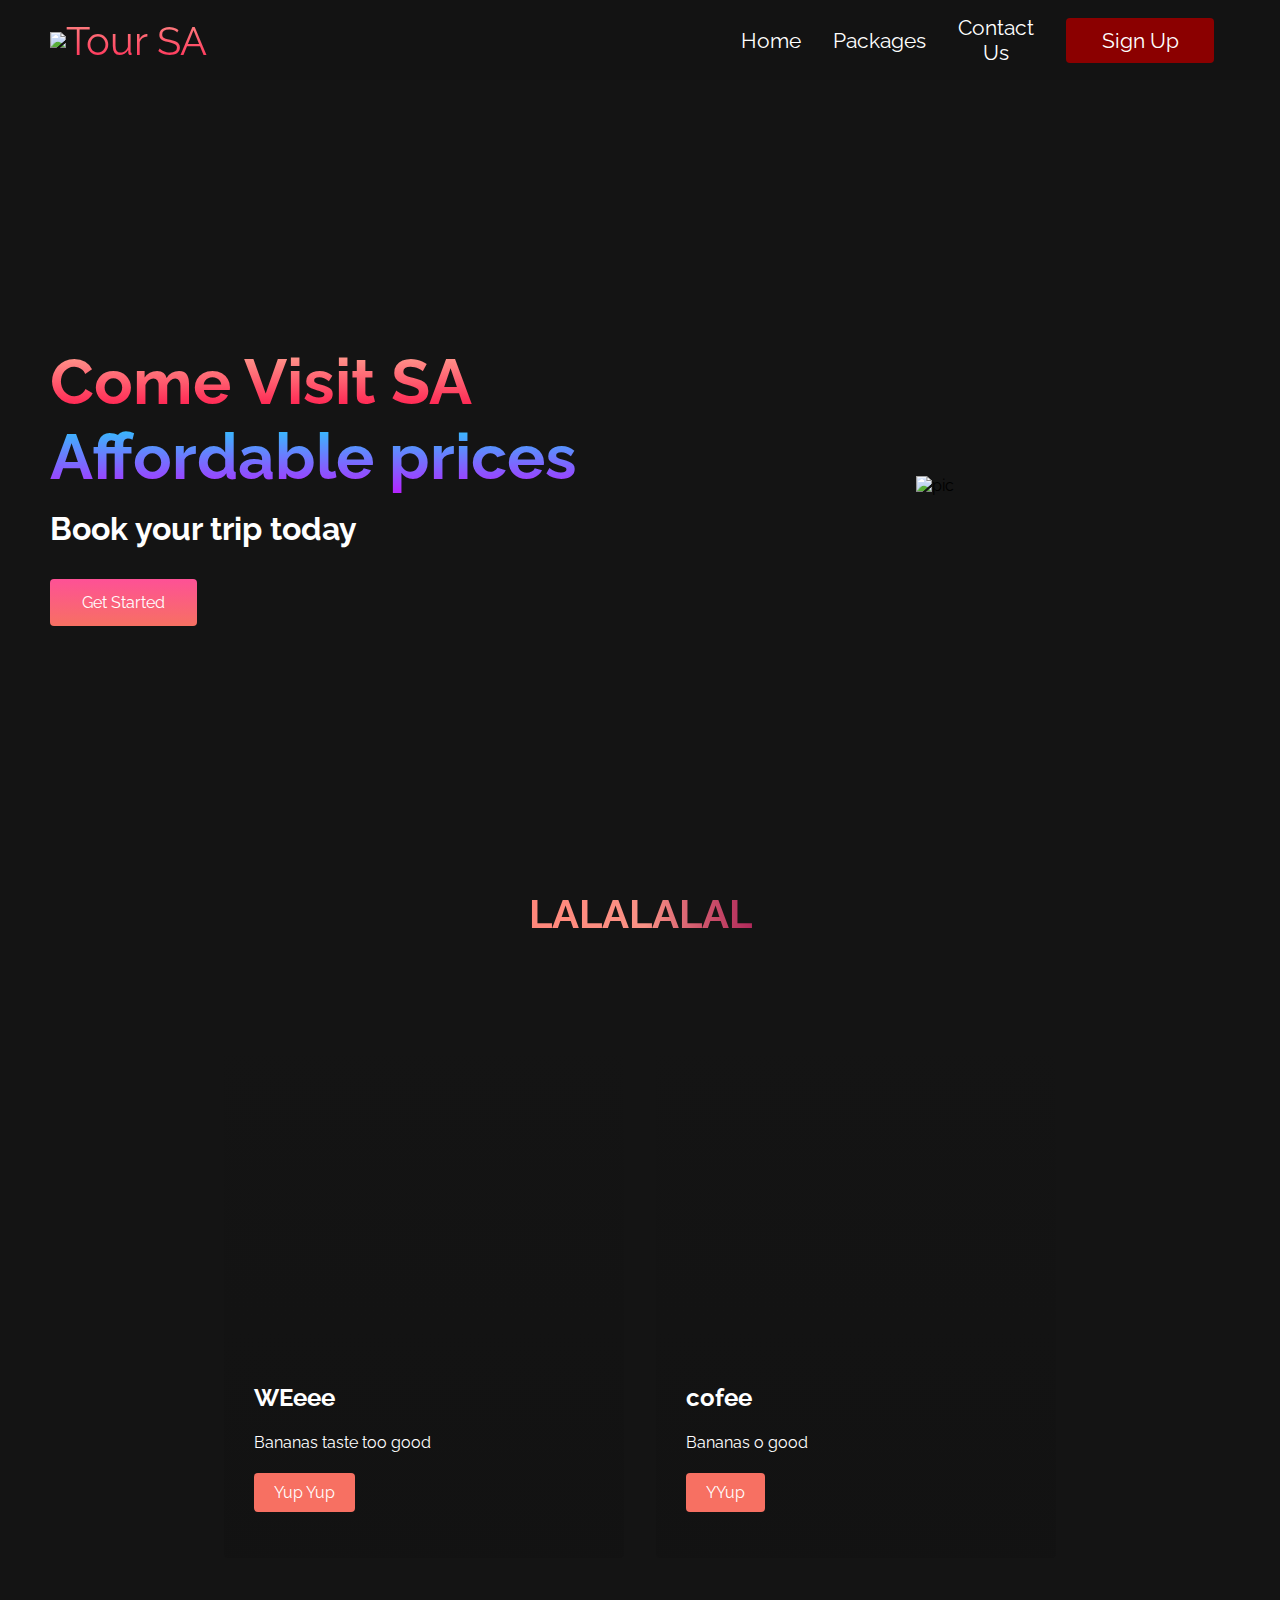
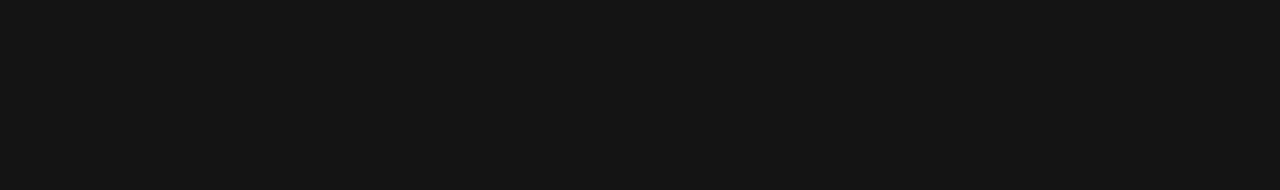
==== index.html @ cf81827c "Add files via upload" ====
<!DOCTYPE html>
<html lang="en">
<head>
    <meta charset="UTF-8">
    <meta http-equiv="X-UA-Compatible" content="IE=edge">
    <meta name="viewport" content="width=device-width, initial-scale=1.0">
    <title>Tour South Africa</title>
    <link rel="stylesheet" href="styles.css">
    <link rel="preconnect" href="https://fonts.googleapis.com">
<link rel="preconnect" href="https://fonts.gstatic.com" crossorigin>
<link href="https://fonts.googleapis.com/css2?family=Raleway&display=swap" rel="stylesheet">
</head>
<body>
    <nav class="navbar">
        <div class="navbar__container">
            <a href="/" id="navbar__logo"><img src="https://img.icons8.com/external-vitaliy-gorbachev-blue-vitaly-gorbachev/60/null/external-plane-online-shopping-vitaliy-gorbachev-blue-vitaly-gorbachev.png"/>Tour SA</a>
            <div class="navbar__toggle" id="mobile-menu">
                <span class="bar"></span>
                <span class="bar"></span>
                <span class="bar"></span>
            </div>
            <ul class="navbar__menu">
                <li class="navbar__item">
                    <a href="/" class="navbar__links">
                        Home
                    </a>
                </li>
                <li class="navbar__item">
                    <a href="/Packages.html" class="navbar__links">
                        Packages
                    </a>
                </li>
                <li class="navbar__item">
                    <a href="/" class="navbar__links">
                        Contact Us
                    </a>
                </li>
                <li class="navbar__btn">
                    <a href="/" class="button">
                        Sign Up
                    </a>
                </li>
            </ul>
        </div>
</nav>

<div class="main">
    <div class="main__container">
        <div class="main__content">
            <h1> Come Visit SA</h1>
            <h2>Affordable prices</h2>
            <p>Book your trip today</p>
            <button class="main__btn"><a href="/">Get Started</a></button>
        </div>
        <div class="main__img--container">
            <img src="images/pic1.svg" alt="pic" id="main__img">
        </div>
    </div>
</div>

<div class="services">
    <h1>LALALALAL</h1>
    <div class="services__container">
        <div class="services__card">
            <h2>WEeee</h2>
            <p>Bananas taste too good</p>
            <button>Yup Yup</button>
            </div>
            <div class="services__card2">
                <h2>cofee</h2>
                <p>Bananas o good</p>
                <button>YYup</button>
                </div>
    </div>
</div>
<script src="app.js"></script>
</body>
</html>
---- styles.css ----
* {
    box-sizing: border-box;
    margin: 0;
    padding: 0;
    font-family: 'Raleway', sans-serif;
}

.navbar {
    background: #131313;
    height: 80px;
    display: flex;
    justify-content: center;
    align-items: center;
    font-size: 1.3rem;
    position: sticky;
    top: 0;
    z-index: 999;

}

.navbar__container {
    display: flex;
    justify-content: space-between;
    height: 80px;
    z-index: 1;
    width: 100%;
    max-width: 1300px;
    margin: 0 auto;
    padding: 0 50px;
}

#navbar__logo {
    background-color: #ff8177;
    background-image: linear-gradient(to top,#ff0844 0%,#ffb199 100%);
    background-size: 100%;
    -webkit-background-clip: text;
    -moz-background-clip: text;
    -webkit-text-fill-color: transparent;
    -moz-text-fill-color: transparent;
    display: flex;
    align-items: center;
    cursor: pointer;
    text-decoration: none;
    font-size: 2.5rem;
}

.fa-gem {
    margin-right: 0.5rem;
}

.navbar__menu{
    display: flex;
    align-items: center;
    list-style: none;
    text-align: center;
}

.navbar__item{
    height: 80px;
}

.navbar__links{
    color: #fff;
    display: flex;
    align-items: center;
    justify-content: center;
    text-decoration: none;
    padding: 0 1rem;
    height: 100%;
}

.navbar__btn{
    display: flex;
    justify-content: center;
    align-items: center;
    padding: 0 1rem;
    width: 100%;
}

.button{
    display: flex;
    justify-content: center;
    align-items: center;
    text-decoration: none;
    padding: 10px 20px;
    height: 100%;
    width: 100%;
    border: none;
    outline: none;
    border-radius: 4px;
    background: darkred;
    color: #fff;
}

.button:hover {
    background: green;
    transition: all 0.3s ease;
}

.navbar__links:hover {
    color: aquamarine;
    transition: all 0.3s ease;
}

@media screen and (max-width: 960px) {
    .navbar__container {
        display: flex;
        justify-content: space-between;
        height: 80px;
        z-index: 1;
        width: 100%;
        max-width: 1300px;
        padding: 0;
    }

    .navbar__menu{
        display: grid;
        grid-template-columns: auto;
        margin: 0;
        width: 100%;
        position: absolute;
        top: -1000px;
        opacity: 0;
        transition: all 0.5s ease;
        height: 50vh;
        z-index: -1;
    }

    .navbar__menu.active {
        background: #131313;
        top: 100%;
        opacity: 1;
        transition: all 0.5s ease;
        z-index: 99;
        height: 50vh;
        font-size: 1.6rem; 
    }

    #navbar__logo {
        padding-left: 5px;
    }

    .navbar__toggle .bar {
        width: 25px;
        height: 3px;
        margin: 5px auto;
        transition: all 0.3s ease-in-out;
        background: #fff;
    }

    .navbar__item {
        width: 100%;
    }

    .navbar_links {
        text-align: center;
        padding: 2rem;
        width: 100%;
        display: table;
    }

    #mobile-menu {
        position: absolute;
        top: 20%;
        right: 5%;
        transform: translate(5%, 20%);
    }

    .navbar__btn {
        padding-bottom: 2rem;
    }

    .button {
        display: flex;
        justify-content: center;
        align-items: center;
        width: 80%;
        height: 80px;
        margin: 0;      
    }

    .navbar__toggle .bar {
        display: block;
        cursor: pointer;
    }

    #mobile-menu.is-active .bar:nth-child(2) {
        opacity: 0;
    }

    #mobile-menu.is-active .bar:nth-child(1) {
        transform: translateY(8px) rotate(45deg);
    }

    #mobile-menu.is-active .bar:nth-child(1) {
        transform: translateY(-8px) rotate(-45deg);
    }

}

.main {
    background-color: #141414;
}

.main__container {
    display: grid;
    grid-template-columns: 1fr 1fr;
    align-items: center;
    justify-self: center;
    margin: 0 auto;
    height: 90vh;
    background-color: #141414;
    z-index: 1;
    width: 100%;
    max-width: 1300px;
    padding: 0 50px;
}

.main__content h1 {
    font-size: 4rem;
    background-color: #ff8177;
    background-image: linear-gradient(to top, #ff0844 0%, #ffb199 100%);
    background-size: 100%;
    -webkit-background-clip: text;
    -moz-background-clip: text;
    -webkit-text-fill-color: transparent;
    -moz-text-fill-color:transparent;
}

.main__content h2 {
    font-size: 4rem;
    background-color: #ff8177;
    background-image: linear-gradient(to top, #b721ff 0%, #21d4fd 100%);
    background-size: 100%;
    -webkit-background-clip: text;
    -moz-background-clip: text;
    -webkit-text-fill-color: transparent;
    -moz-text-fill-color:transparent;  
}

.main__content p {
    margin-top: 1rem;
    font-size: 2rem;
    font-weight: 700;
    color: #fff;
}

.main__btn {
    font-size: 1rem;
    background-image: linear-gradient(to top, #f77062 0%, #fe5196 100%);
    padding: 14px 32px;
    border: none;
    border-radius: 4px;
    color: #fff;
    margin-top: 2rem;
    cursor: pointer;
    position: relative;
    transition: all 0.35s;
    outline: none;
}

.main__btn a {
    position: relative;
    z-index: 2;
    color: #fff;
    text-decoration: none;
}

.main__btn:after {
    position: absolute;
    content: '';
    top: 0;
    left: 0;
    width: 0;
    height: 100%;
    background: #4837ff;
    transition: all 0.35s;
    border-radius: 4px;
}

.main__btn:hover {
    color: #fff;
}

.main__btn:hover:after {
    width: 100%;
}

.main__img--container {
    text-align: center;
}

#main__img {
    height: 80%;
    width: 80%;
}

@media screen and (max-width: 768px) {
    .main__container {
        display: grid;
        grid-template-columns: auto;
        align-items: center;
        justify-self: center;
        width: 100%;
        margin: 0 auto;
        height: 90vh;
    }

    .main__content {
        text-align: center;
        margin-bottom: 4rem;
    }

    .main__content h1 {
        font-size: 2.5rem;
        margin-top: 2rem;
    }

    .main__content h2 {
        font-size: 3rem;
    }

    .main__content p {
        margin-top: 1rem;
        font-size: 1.5rem;
    }
}

@media screen and (max-width: 480px){
    .main__content h1 {
        font-size: 2rem;
        margin-top: 3rem;
    }

    .main__content h2 {
        font-size: 2rem;
    }

    .main__content p {
        margin-top: 2rem;
        font-size: 1.5rem;
    }
    .main__btn {
        padding: 12px 36px;
        margin: 2.5rem 0;
    } 
}

.services   {
    background: #141414;
    display: flex;
    flex-direction: column;
    align-items: center;
    height: 100vh;
}

.services h1 {
    background-color: #ff8177;
    background-image: linear-gradient(to right, #ff8177 0%, #ff867a 0%, #ff8c7f 21%, #f99185 52%, #cf556c 78%, #b12a5b 100%);
    background-size: 100%;
    margin-bottom: 5rem;
    font-size: 2.5rem;
    -webkit-background-clip: text;
    -moz-background-clip: text;
    -webkit-text-fill-color: transparent;
    -moz-text-fill-color:transparent;
}

.services__container {
    display: flex;
    justify-content: center;
    flex-wrap: wrap;
}

.services__card {
    margin: 1rem;
    height: 525px;
    width: 400px;
    border-radius: 4px;
    background-image: linear-gradient(to bottom, rgba(0,0,0,0)0%, rgba(17,17,17,0.6)100%), url('/images/pic2.jpg');
    background-size: cover; 
    position: relative;
    color: #fff;
}

.services__card2 {
    margin: 1rem;
    height: 525px;
    width: 400px;
    border-radius: 4px;
    background-image: linear-gradient(to bottom, rgba(0,0,0,0)0%, rgba(17,17,17,0.6)100%), url('/images/pic3.jpg');
    background-size: cover; 
    position: relative;
    color: #fff;
}

.services h2 {
    position: absolute;
    top: 350px;
    left: 30px;
}

.services__card p {
    position: absolute;
    top: 400px;
    left: 30px;
}

.services__card button {
    color: #fff;
    padding: 10px 20px;
    border: none;
    outline: none;
    border-radius: 4px;
    background: #f77062;
    position: absolute;
    top: 440px;
    left: 30px;
    font-size: 1rem;
    cursor: pointer;
}

.services__card2 p {
    position: absolute;
    top: 400px;
    left: 30px;
}

.services__card2 button {
    color: #fff;
    padding: 10px 20px;
    border: none;
    outline: none;
    border-radius: 4px;
    background: #f77062;
    position: absolute;
    top: 440px;
    left: 30px;
    font-size: 1rem;
    cursor: pointer;
}

.services__card:hover {
    transform: scale(1.075);
    transition: 0.2s ease-in;
    cursor: pointer;
}

.services__card2:hover {
    transform: scale(1.075);
    transition: 0.2s ease-in;
    cursor: pointer;
}

@media screen and (max-width: 960px) {
    .services {
        height: 1600px;
    }

    .services h1 {
        font-size: 2rem;
        margin-top: 12rem;
    }
}

@media screen and (max-width: 480px) {
    .services {
        height: 1400px;
    }

    .services h1 {
        font-size: 1.2rem;
    }

    .services__card {
        width: 300px;
    }
    .services__card2 {
        width: 300px;
    }
}
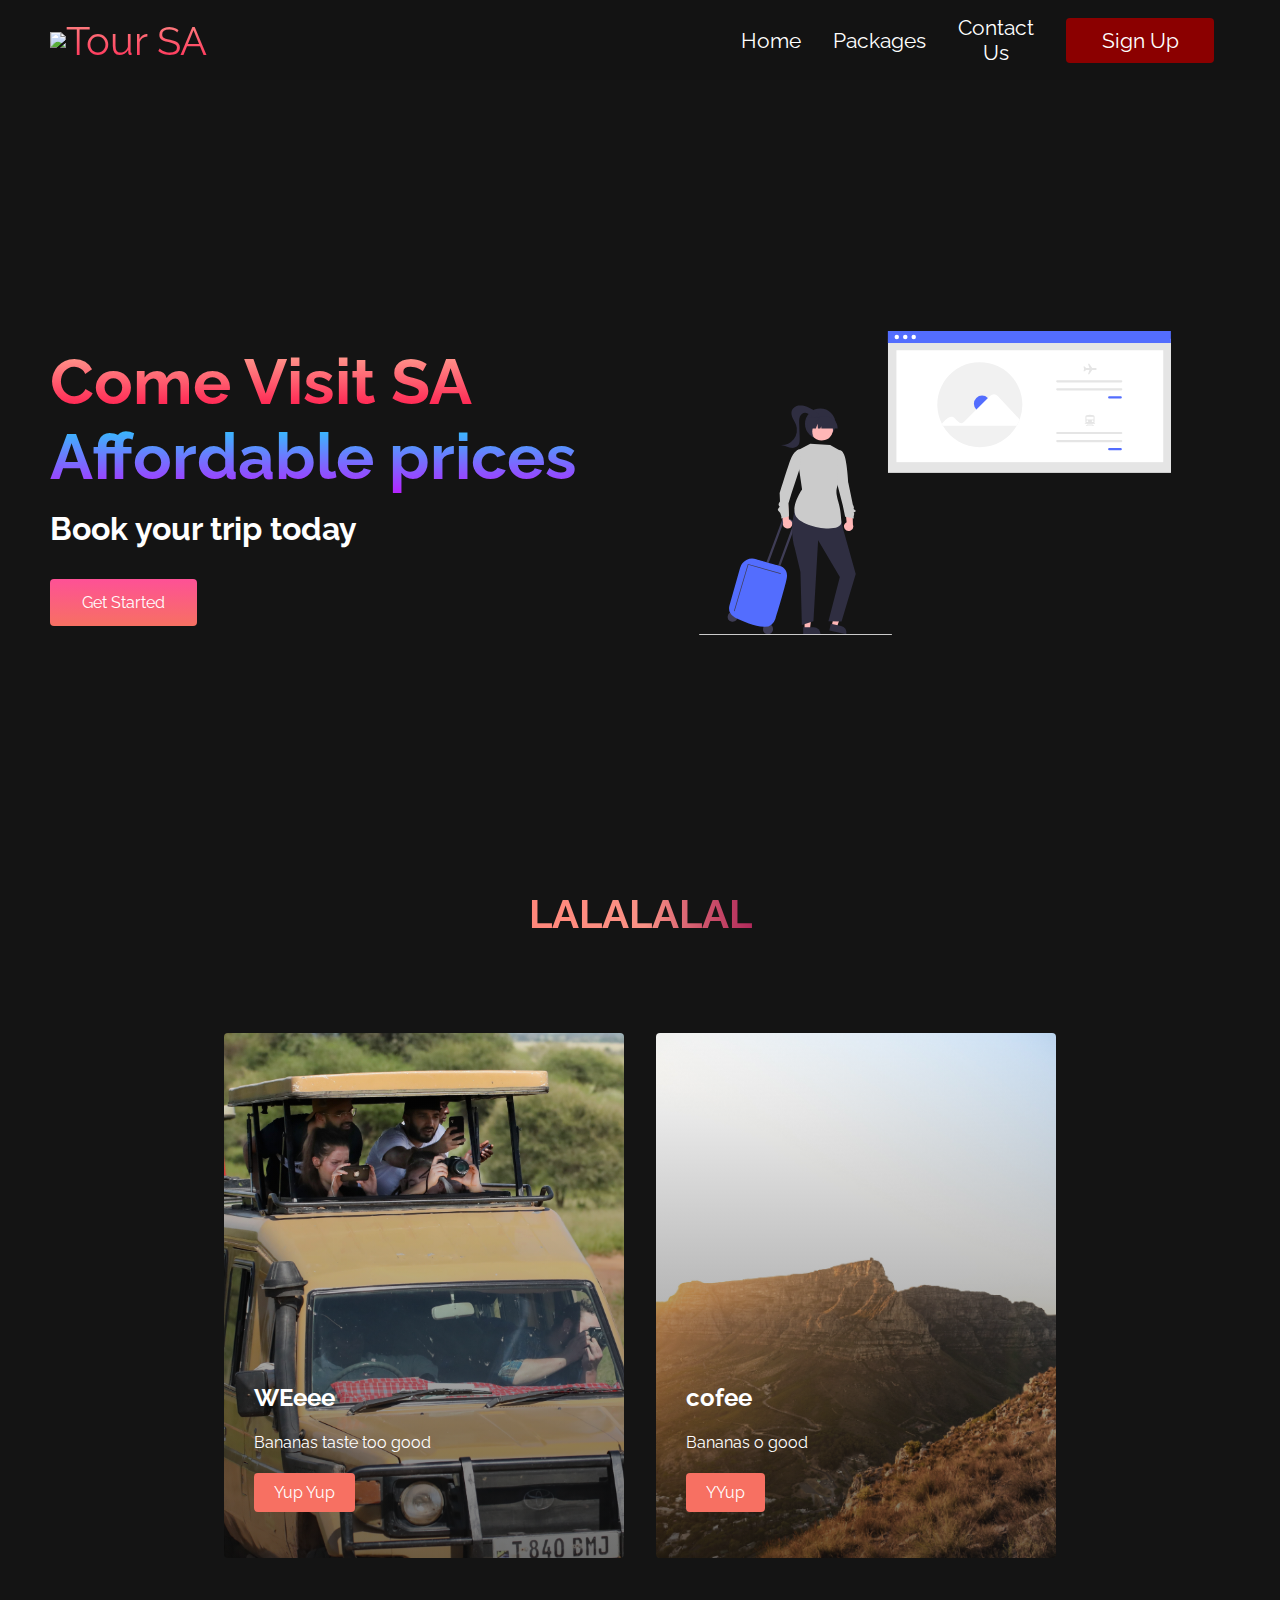
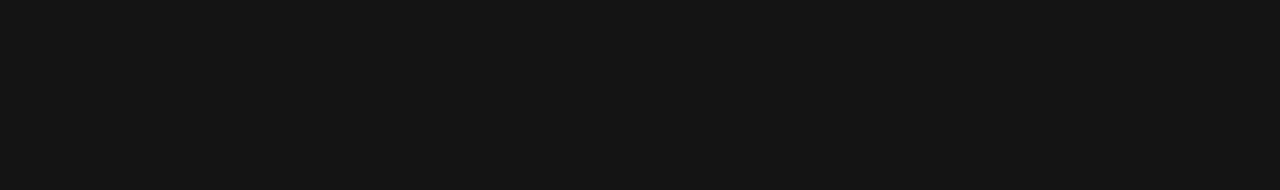
==== commit fcddd565: "Add files via upload" ====
--- a/index.html
+++ b/index.html
@@ -53,7 +53,7 @@
             <button class="main__btn"><a href="/">Get Started</a></button>
         </div>
         <div class="main__img--container">
-            <img src="images/pic1.svg" alt="pic" id="main__img">
+            <img src="pic1.svg" alt="pic" id="main__img">
         </div>
     </div>
 </div>
--- a/styles.css
+++ b/styles.css
@@ -377,7 +377,7 @@
     height: 525px;
     width: 400px;
     border-radius: 4px;
-    background-image: linear-gradient(to bottom, rgba(0,0,0,0)0%, rgba(17,17,17,0.6)100%), url('/images/pic2.jpg');
+    background-image: linear-gradient(to bottom, rgba(0,0,0,0)0%, rgba(17,17,17,0.6)100%), url('pic2.jpg');
     background-size: cover; 
     position: relative;
     color: #fff;
@@ -388,7 +388,7 @@
     height: 525px;
     width: 400px;
     border-radius: 4px;
-    background-image: linear-gradient(to bottom, rgba(0,0,0,0)0%, rgba(17,17,17,0.6)100%), url('/images/pic3.jpg');
+    background-image: linear-gradient(to bottom, rgba(0,0,0,0)0%, rgba(17,17,17,0.6)100%), url('pic3.jpg');
     background-size: cover; 
     position: relative;
     color: #fff;
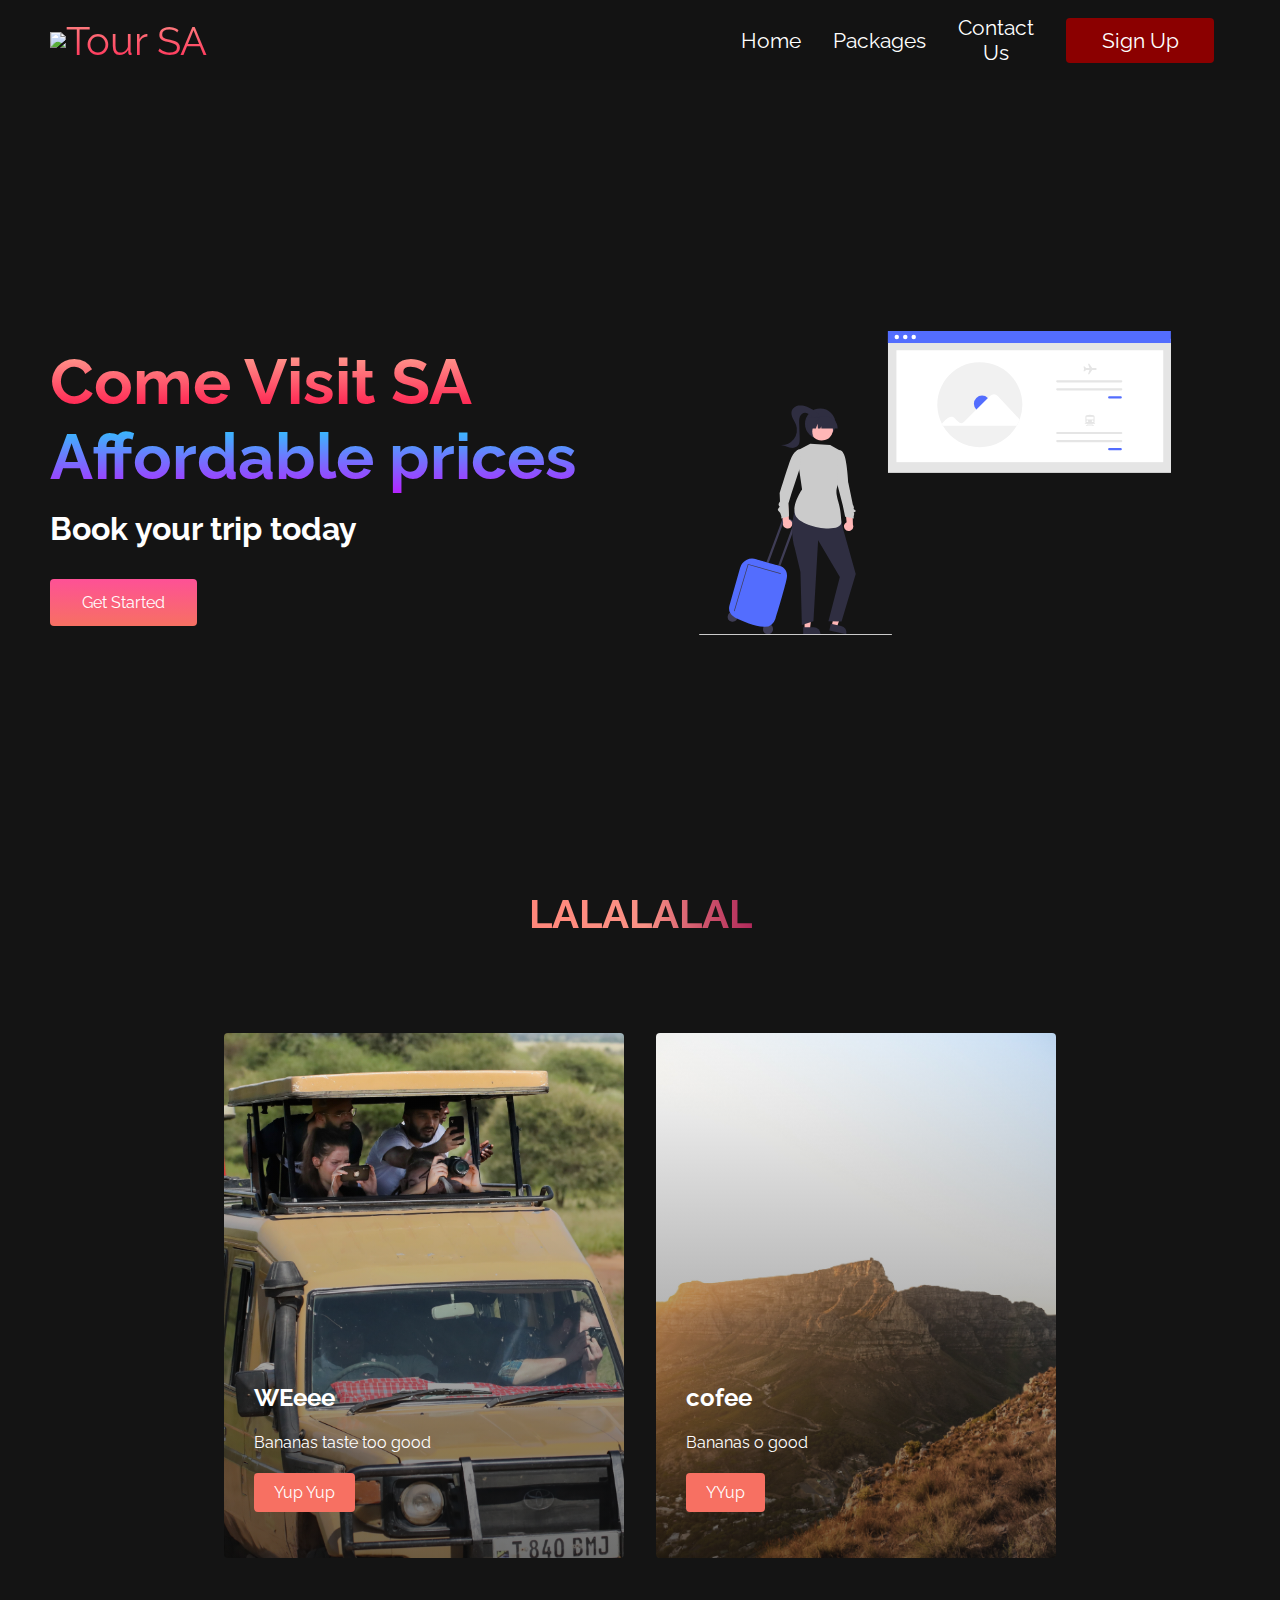
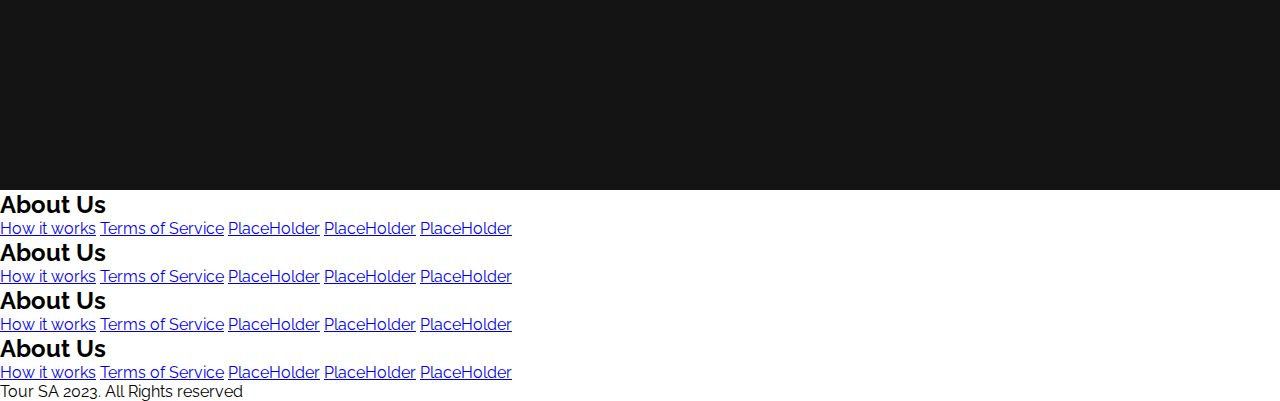
==== commit 3e9b07c6: "Add files via upload" ====
--- a/index.html
+++ b/index.html
@@ -9,6 +9,8 @@
     <link rel="preconnect" href="https://fonts.googleapis.com">
 <link rel="preconnect" href="https://fonts.gstatic.com" crossorigin>
 <link href="https://fonts.googleapis.com/css2?family=Raleway&display=swap" rel="stylesheet">
+<link rel="shortcut icon" href="icon.jpg"
+ type="image/x-icon">
 </head>
 <body>
     <nav class="navbar">
@@ -73,6 +75,49 @@
                 </div>
     </div>
 </div>
+
+<div class="footer__container">
+    <div class="footer__links">
+        <div class="footer__link--wrapper">
+            <div class="footer__link--items">
+                <h2>About Us</h2>
+                <a href="/">How it works</a>
+                <a href="/">Terms of Service</a>
+                <a href="/">PlaceHolder</a>
+                <a href="/">PlaceHolder</a>
+                <a href="/">PlaceHolder</a>
+            </div>
+            <div class="footer__link--items">
+                <h2>About Us</h2>
+                <a href="/">How it works</a>
+                <a href="/">Terms of Service</a>
+                <a href="/">PlaceHolder</a>
+                <a href="/">PlaceHolder</a>
+                <a href="/">PlaceHolder</a>
+            </div>
+        </div>
+        <div class="footer__link--wrapper">
+            <div class="footer__link--items">
+                <h2>About Us</h2>
+                <a href="/">How it works</a>
+                <a href="/">Terms of Service</a>
+                <a href="/">PlaceHolder</a>
+                <a href="/">PlaceHolder</a>
+                <a href="/">PlaceHolder</a>
+            </div>
+            <div class="footer__link--items">
+                <h2>About Us</h2>
+                <a href="/">How it works</a>
+                <a href="/">Terms of Service</a>
+                <a href="/">PlaceHolder</a>
+                <a href="/">PlaceHolder</a>
+                <a href="/">PlaceHolder</a>
+            </div>
+        </div>
+    </div>
+        <p class="website__rights">Tour SA 2023. All Rights reserved</p>
+    </div>
+</div>
 <script src="app.js"></script>
 </body>
 </html>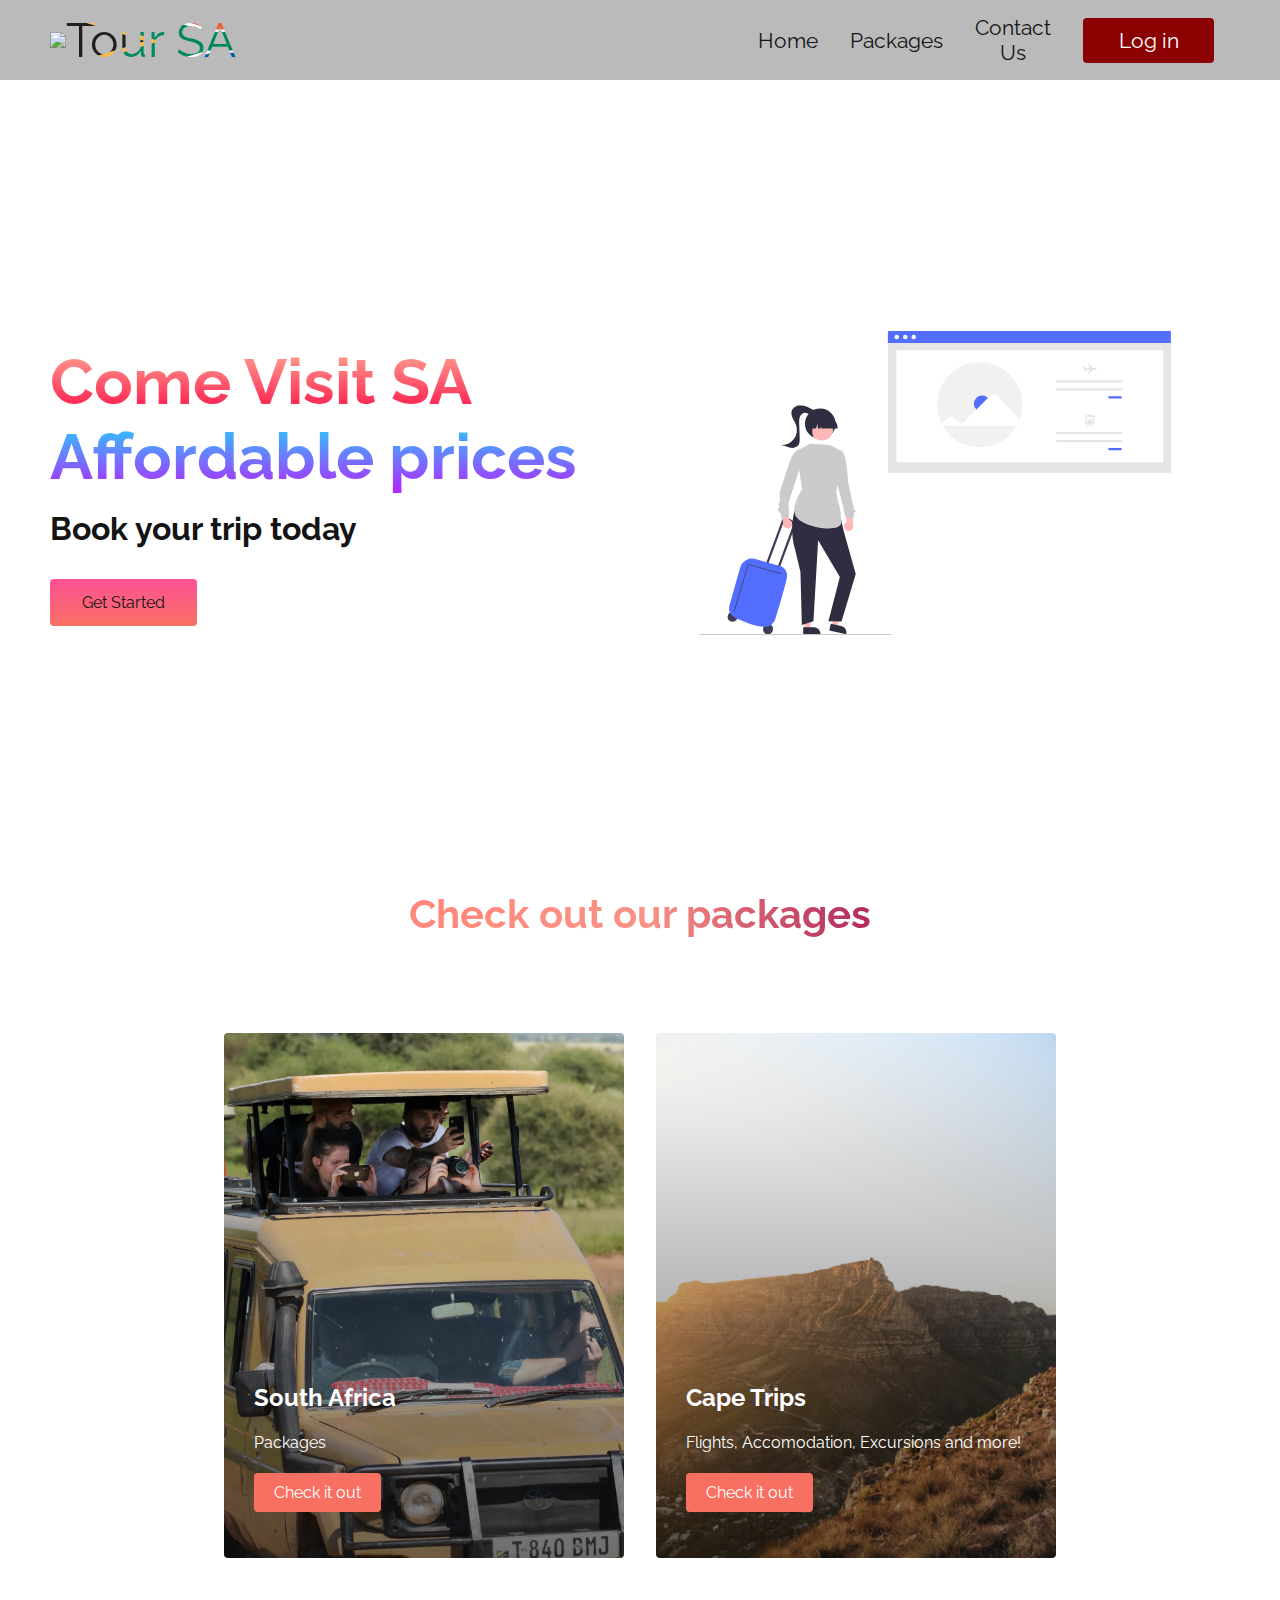
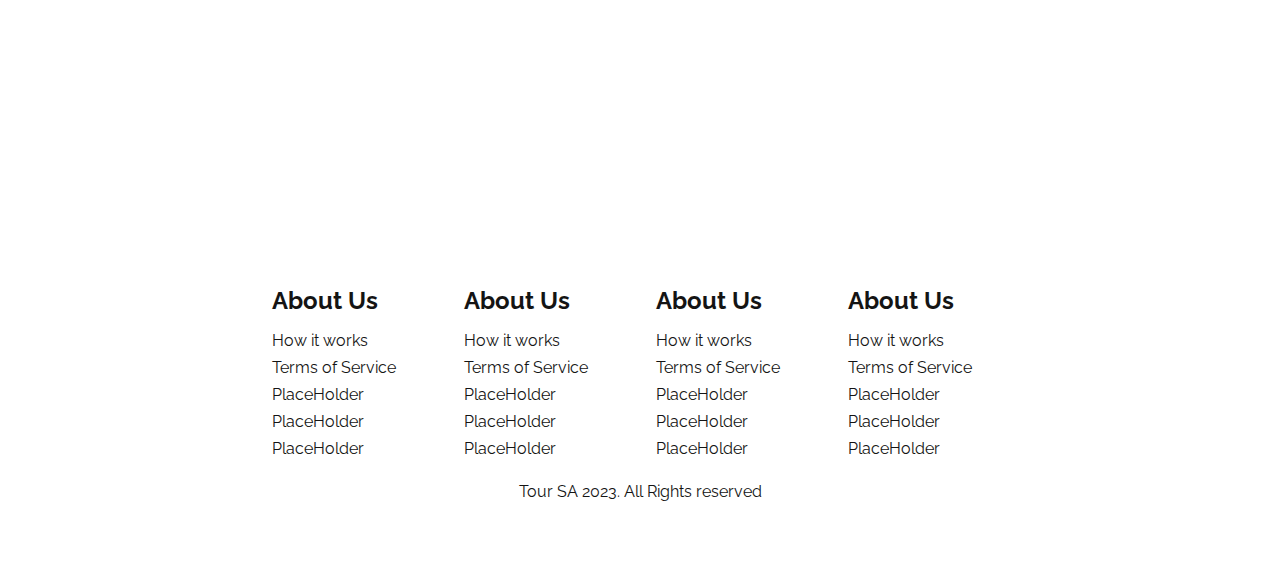
==== commit 39d3267f: "Add files via upload" ====
--- a/index.html
+++ b/index.html
@@ -28,7 +28,7 @@
                     </a>
                 </li>
                 <li class="navbar__item">
-                    <a href="/Packages.html" class="navbar__links">
+                    <a href="./Packages.html" class="navbar__links">
                         Packages
                     </a>
                 </li>
@@ -38,8 +38,8 @@
                     </a>
                 </li>
                 <li class="navbar__btn">
-                    <a href="/" class="button">
-                        Sign Up
+                    <a href="register.html" class="button">
+                        Log in
                     </a>
                 </li>
             </ul>
@@ -61,17 +61,17 @@
 </div>
 
 <div class="services">
-    <h1>LALALALAL</h1>
+    <h1>Check out our packages</h1>
     <div class="services__container">
         <div class="services__card">
-            <h2>WEeee</h2>
-            <p>Bananas taste too good</p>
-            <button>Yup Yup</button>
+            <h2>South Africa</h2>
+            <p>Packages</p>
+            <button>Check it out</button>
             </div>
             <div class="services__card2">
-                <h2>cofee</h2>
-                <p>Bananas o good</p>
-                <button>YYup</button>
+                <h2>Cape Trips</h2>
+                <p>Flights, Accomodation, Excursions and more!</p>
+                <button>Check it out</button>
                 </div>
     </div>
 </div>
--- a/styles.css
+++ b/styles.css
@@ -6,7 +6,7 @@
 }
 
 .navbar {
-    background: #131313;
+    background: #BABABA;
     height: 80px;
     display: flex;
     justify-content: center;
@@ -30,9 +30,10 @@
 }
 
 #navbar__logo {
-    background-color: #ff8177;
-    background-image: linear-gradient(to top,#ff0844 0%,#ffb199 100%);
-    background-size: 100%;
+    background-color: #fff;
+    background-image: url(download.jpg);
+    background-repeat: no-repeat;
+    background-size: 375px 82px;
     -webkit-background-clip: text;
     -moz-background-clip: text;
     -webkit-text-fill-color: transparent;
@@ -41,7 +42,7 @@
     align-items: center;
     cursor: pointer;
     text-decoration: none;
-    font-size: 2.5rem;
+    font-size: 3rem;
 }
 
 .fa-gem {
@@ -53,14 +54,16 @@
     align-items: center;
     list-style: none;
     text-align: center;
+    color: #141414;
 }
 
 .navbar__item{
     height: 80px;
+    color: #141414;
 }
 
 .navbar__links{
-    color: #fff;
+    color: #141414;
     display: flex;
     align-items: center;
     justify-content: center;
@@ -127,7 +130,7 @@
     }
 
     .navbar__menu.active {
-        background: #131313;
+        background: #fff;
         top: 100%;
         opacity: 1;
         transition: all 0.5s ease;
@@ -145,7 +148,7 @@
         height: 3px;
         margin: 5px auto;
         transition: all 0.3s ease-in-out;
-        background: #fff;
+        background: #141414;
     }
 
     .navbar__item {
@@ -157,6 +160,7 @@
         padding: 2rem;
         width: 100%;
         display: table;
+        color: #141414;
     }
 
     #mobile-menu {
@@ -164,10 +168,12 @@
         top: 20%;
         right: 5%;
         transform: translate(5%, 20%);
+        color: #141414;
     }
 
     .navbar__btn {
         padding-bottom: 2rem;
+        color: #141414;
     }
 
     .button {
@@ -182,6 +188,7 @@
     .navbar__toggle .bar {
         display: block;
         cursor: pointer;
+        color: #141414;
     }
 
     #mobile-menu.is-active .bar:nth-child(2) {
@@ -199,7 +206,7 @@
 }
 
 .main {
-    background-color: #141414;
+    background-color: #fff;
 }
 
 .main__container {
@@ -209,7 +216,7 @@
     justify-self: center;
     margin: 0 auto;
     height: 90vh;
-    background-color: #141414;
+    background-color: #fff;
     z-index: 1;
     width: 100%;
     max-width: 1300px;
@@ -242,7 +249,7 @@
     margin-top: 1rem;
     font-size: 2rem;
     font-weight: 700;
-    color: #fff;
+    color: #141414;
 }
 
 .main__btn {
@@ -251,7 +258,7 @@
     padding: 14px 32px;
     border: none;
     border-radius: 4px;
-    color: #fff;
+    color: #141414;
     margin-top: 2rem;
     cursor: pointer;
     position: relative;
@@ -262,7 +269,7 @@
 .main__btn a {
     position: relative;
     z-index: 2;
-    color: #fff;
+    color: #141414;
     text-decoration: none;
 }
 
@@ -347,7 +354,7 @@
 }
 
 .services   {
-    background: #141414;
+    background: #fff;
     display: flex;
     flex-direction: column;
     align-items: center;
@@ -480,3 +487,78 @@
     }
 }
 
+.footer__container {
+    background-color: #fff;
+    padding: 5rem 0;
+    display: flex;
+    flex-direction: column;
+    justify-content: center;
+    align-items: center;
+}
+
+.footer__links {
+    width: 100%;
+    max-width: 1000px;
+    display: flex;
+    justify-content: center;
+}
+
+.footer__link--wrapper {
+    display: flex;
+}
+
+.footer__link--items {
+    display: flex;
+    flex-direction: column;
+    align-items: flex-start;
+    margin: 16px;
+    text-align: left;
+    width: 160px;
+    box-sizing: border-box;
+}
+
+.footer__link--items h2 {
+    margin-bottom: 16px;
+    color: #141414;
+}
+
+.footer__link--items > h2 {
+    color: #141414;
+}
+
+.footer__link--items a {
+    color: #141414;
+    text-decoration: none;
+    margin-bottom: 0.5rem;
+}
+
+.footer__link--items a:hover {
+    color: #141414;
+    transition: 0.3s ease-out;
+}
+
+.website__rights {
+    color: #141414;
+}
+
+@media screen and (max-width: 820px) {
+    .footer__links {
+        padding-top: 2rem;
+    }
+
+    .website__rights {
+        margin-bottom: 2rem;
+    }
+
+    .footer__link--wrapper {
+        flex-direction: column;
+    }
+}
+
+@media screen and (max-width: 480px) {
+    .footer__link--items {
+        margin: 0;
+        padding: 10px;
+        width: 100%;
+    }
+}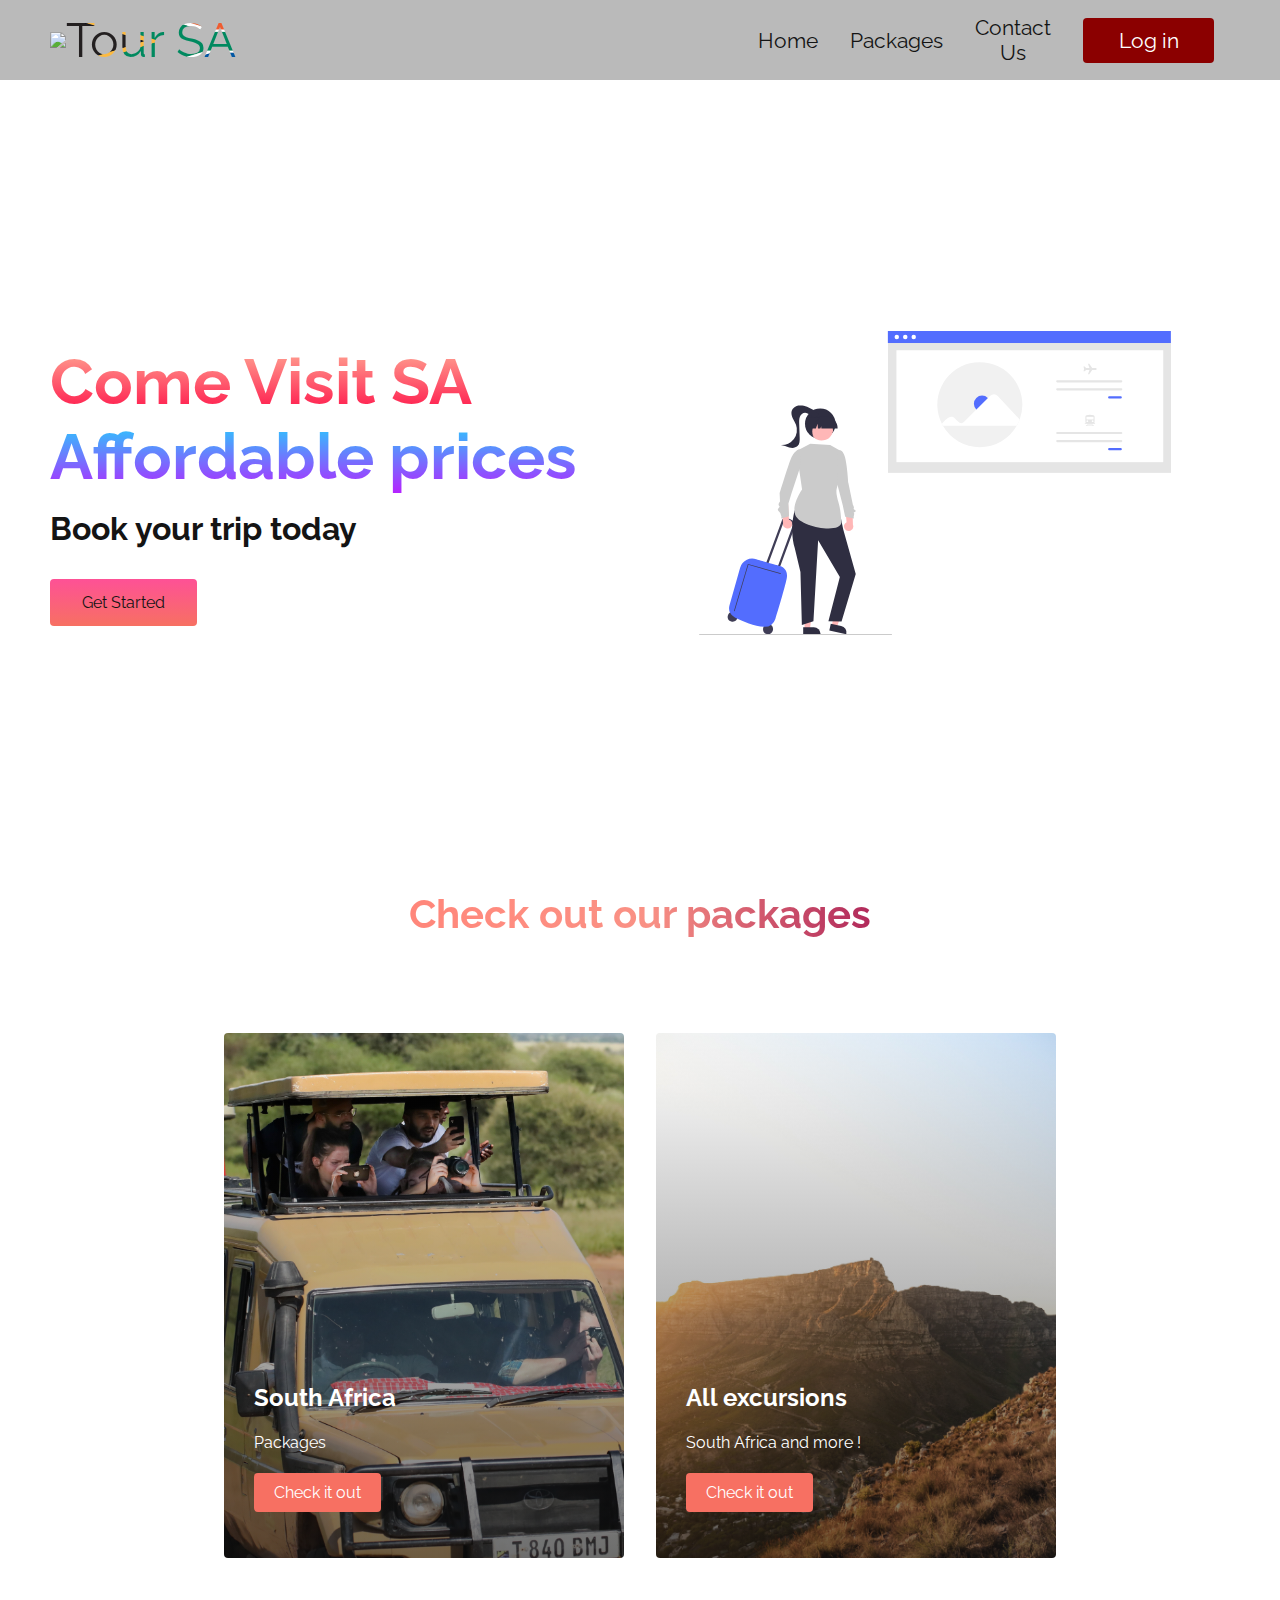
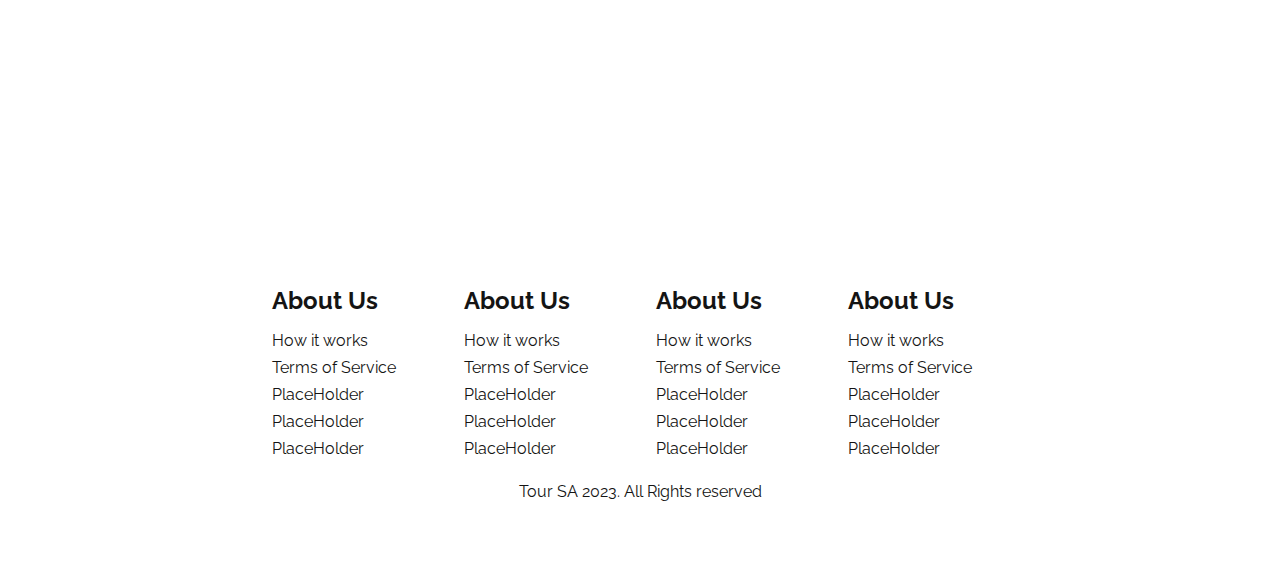
==== commit 78068a36: "Add files via upload" ====
--- a/index.html
+++ b/index.html
@@ -15,7 +15,7 @@
 <body>
     <nav class="navbar">
         <div class="navbar__container">
-            <a href="/" id="navbar__logo"><img src="https://img.icons8.com/external-vitaliy-gorbachev-blue-vitaly-gorbachev/60/null/external-plane-online-shopping-vitaliy-gorbachev-blue-vitaly-gorbachev.png"/>Tour SA</a>
+            <a href="./index.html" id="navbar__logo"><img src="https://img.icons8.com/external-vitaliy-gorbachev-blue-vitaly-gorbachev/60/null/external-plane-online-shopping-vitaliy-gorbachev-blue-vitaly-gorbachev.png"/>Tour SA</a>
             <div class="navbar__toggle" id="mobile-menu">
                 <span class="bar"></span>
                 <span class="bar"></span>
@@ -23,7 +23,7 @@
             </div>
             <ul class="navbar__menu">
                 <li class="navbar__item">
-                    <a href="/" class="navbar__links">
+                    <a href="./index.html" class="navbar__links">
                         Home
                     </a>
                 </li>
@@ -38,7 +38,7 @@
                     </a>
                 </li>
                 <li class="navbar__btn">
-                    <a href="register.html" class="button">
+                    <a href="./register.html" class="button">
                         Log in
                     </a>
                 </li>
@@ -52,7 +52,7 @@
             <h1> Come Visit SA</h1>
             <h2>Affordable prices</h2>
             <p>Book your trip today</p>
-            <button class="main__btn"><a href="/">Get Started</a></button>
+            <button class="main__btn"><a href="./Packages.html">Get Started</a></button>
         </div>
         <div class="main__img--container">
             <img src="pic1.svg" alt="pic" id="main__img">
@@ -66,12 +66,13 @@
         <div class="services__card">
             <h2>South Africa</h2>
             <p>Packages</p>
-            <button>Check it out</button>
+            <button class="servicecardbtn"><a href="./Packages.html">Check it out</a></button>
             </div>
             <div class="services__card2">
-                <h2>Cape Trips</h2>
-                <p>Flights, Accomodation, Excursions and more!</p>
-                <button>Check it out</button>
+                <h2>All excursions</h2>
+                <p>South Africa and more !</p>
+                <button class="servicecard2btn"><a href="./Packages.html">Check it out</a></button>
+                </div>
                 </div>
     </div>
 </div>
--- a/styles.css
+++ b/styles.css
@@ -413,7 +413,7 @@
     left: 30px;
 }
 
-.services__card button {
+.servicecardbtn {
     color: #fff;
     padding: 10px 20px;
     border: none;
@@ -427,13 +427,18 @@
     cursor: pointer;
 }
 
+.servicecardbtn a {
+text-decoration: none;
+color: #fff;
+}
+
 .services__card2 p {
     position: absolute;
     top: 400px;
     left: 30px;
 }
 
-.services__card2 button {
+.servicecard2btn {
     color: #fff;
     padding: 10px 20px;
     border: none;
@@ -447,6 +452,11 @@
     cursor: pointer;
 }
 
+.servicecard2btn a {
+    text-decoration: none;
+    color: #fff;
+}
+
 .services__card:hover {
     transform: scale(1.075);
     transition: 0.2s ease-in;
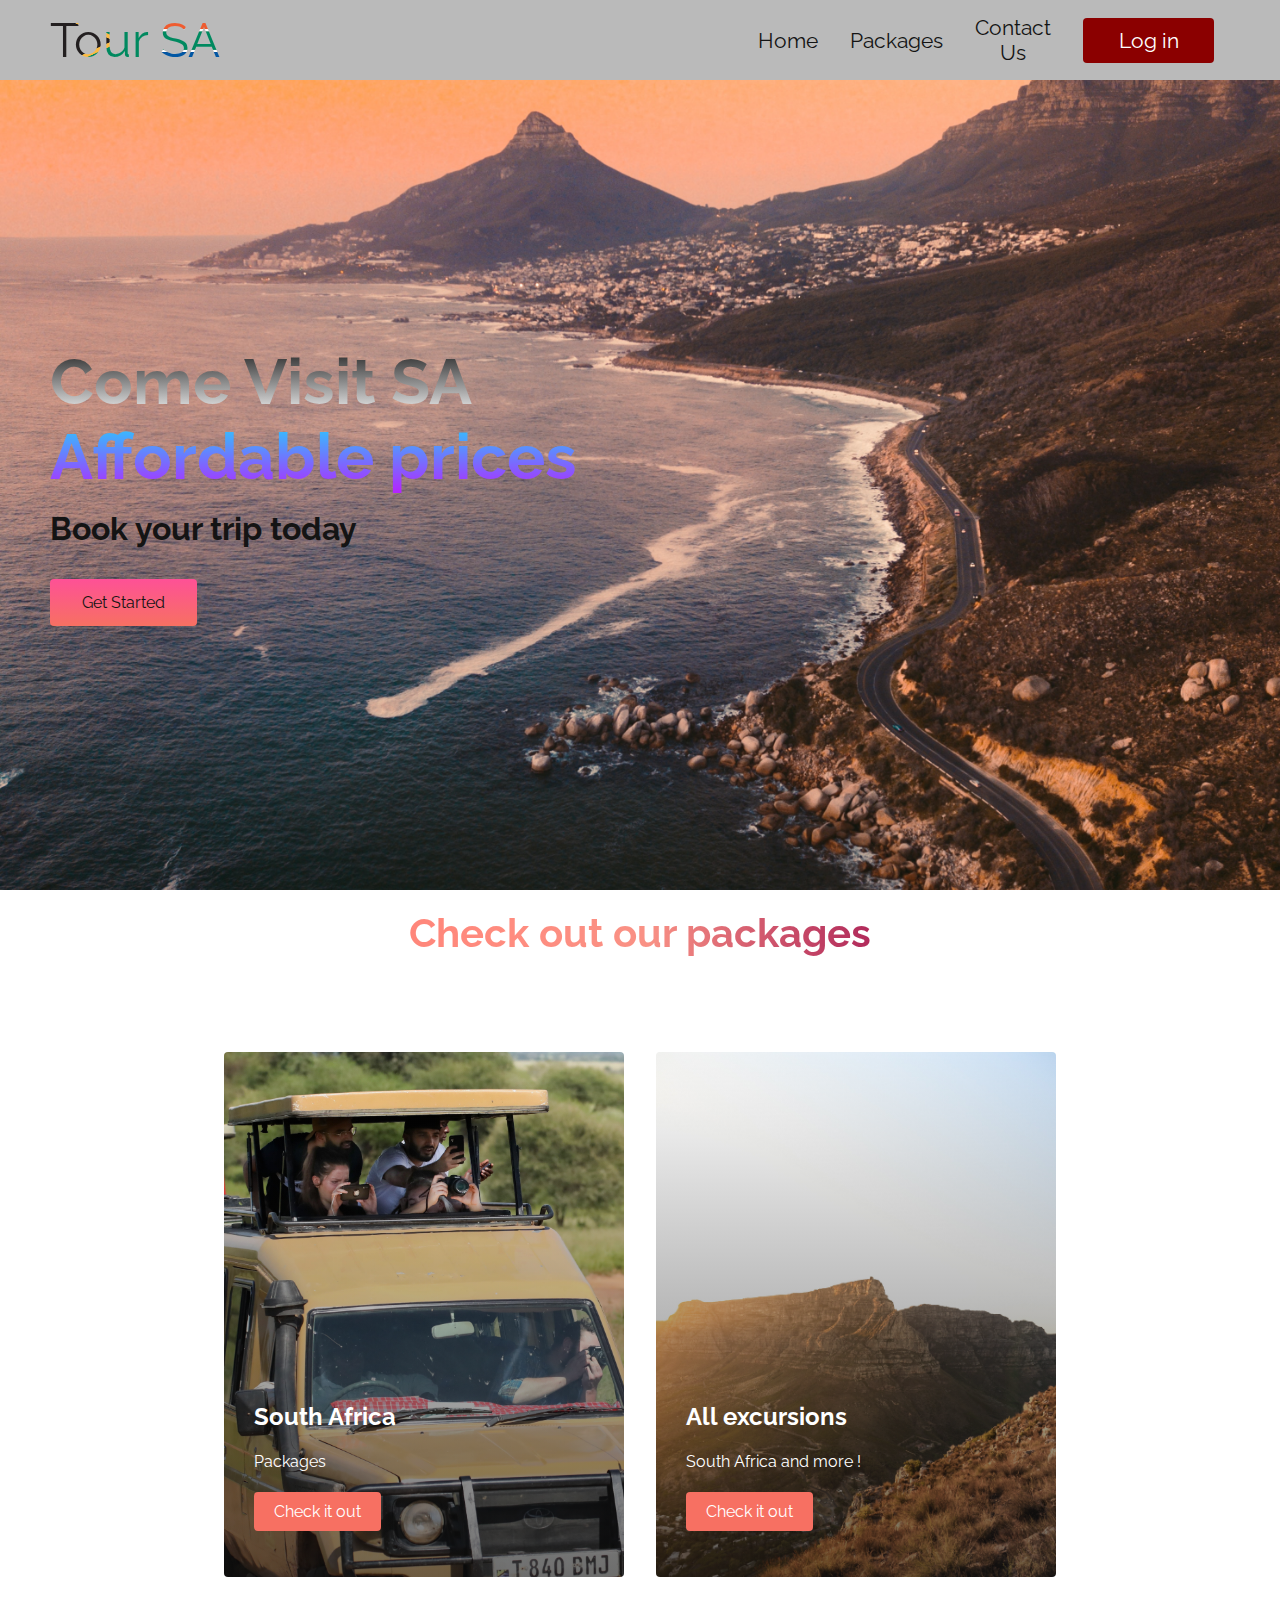
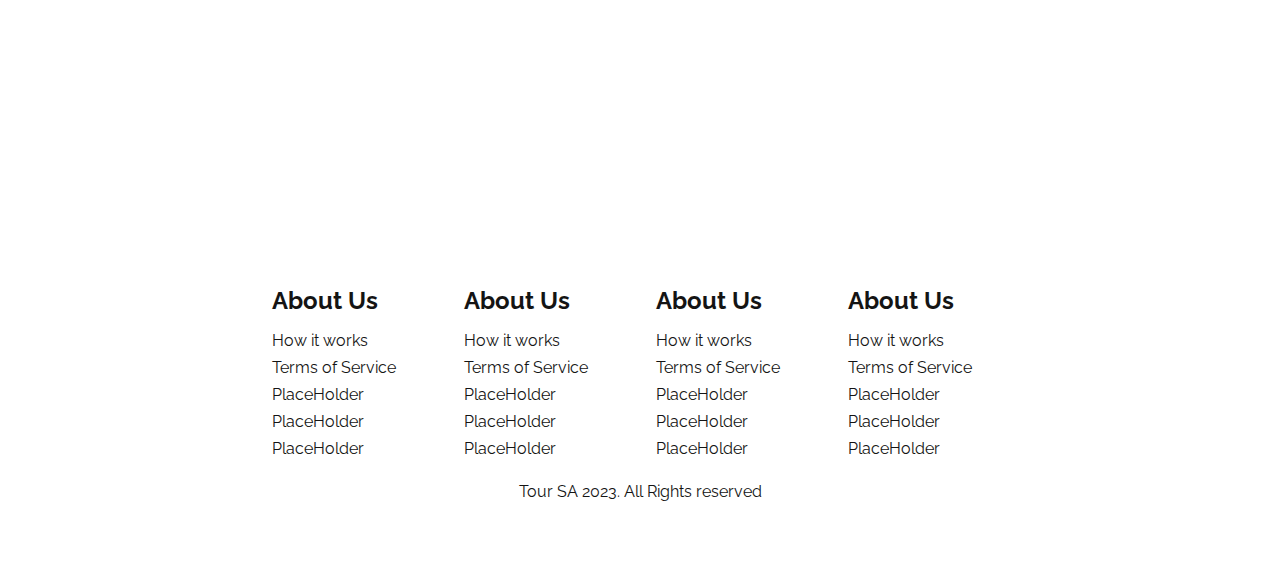
==== commit dc54f9b0: "Add files via upload" ====
--- a/index.html
+++ b/index.html
@@ -15,7 +15,8 @@
 <body>
     <nav class="navbar">
         <div class="navbar__container">
-            <a href="./index.html" id="navbar__logo"><img src="https://img.icons8.com/external-vitaliy-gorbachev-blue-vitaly-gorbachev/60/null/external-plane-online-shopping-vitaliy-gorbachev-blue-vitaly-gorbachev.png"/>Tour SA</a>
+            <a href="./index.html" id="navbar__logo">
+        Tour SA</a>
             <div class="navbar__toggle" id="mobile-menu">
                 <span class="bar"></span>
                 <span class="bar"></span>
@@ -31,11 +32,11 @@
                     <a href="./Packages.html" class="navbar__links">
                         Packages
                     </a>
-                </li>
-                <li class="navbar__item">
-                    <a href="/" class="navbar__links">
-                        Contact Us
-                    </a>
+                    <li class="navbar__item">
+                        <a href="./Contact Us.html" class="navbar__links">
+                            Contact Us
+                        </a>
+                    </li>
                 </li>
                 <li class="navbar__btn">
                     <a href="./register.html" class="button">
@@ -54,13 +55,11 @@
             <p>Book your trip today</p>
             <button class="main__btn"><a href="./Packages.html">Get Started</a></button>
         </div>
-        <div class="main__img--container">
-            <img src="pic1.svg" alt="pic" id="main__img">
-        </div>
     </div>
 </div>
 
 <div class="services">
+    <br>
     <h1>Check out our packages</h1>
     <div class="services__container">
         <div class="services__card">
@@ -119,6 +118,7 @@
         <p class="website__rights">Tour SA 2023. All Rights reserved</p>
     </div>
 </div>
+<script src="https://cdn.lordicon.com/bhenfmcm.js"></script>
 <script src="app.js"></script>
 </body>
 </html>--- a/styles.css
+++ b/styles.css
@@ -33,7 +33,7 @@
     background-color: #fff;
     background-image: url(download.jpg);
     background-repeat: no-repeat;
-    background-size: 375px 82px;
+    background-size: 250px 81px;
     -webkit-background-clip: text;
     -moz-background-clip: text;
     -webkit-text-fill-color: transparent;
@@ -45,9 +45,6 @@
     font-size: 3rem;
 }
 
-.fa-gem {
-    margin-right: 0.5rem;
-}
 
 .navbar__menu{
     display: flex;
@@ -206,7 +203,13 @@
 }
 
 .main {
-    background-color: #fff;
+    position: relative;
+    width: 100%;
+    height: 100%;
+    background: url(./Background.jpg);
+    background-position: center;
+  background-repeat: no-repeat;
+  background-size: cover;
 }
 
 .main__container {
@@ -216,7 +219,7 @@
     justify-self: center;
     margin: 0 auto;
     height: 90vh;
-    background-color: #fff;
+    background-color: none;
     z-index: 1;
     width: 100%;
     max-width: 1300px;
@@ -226,7 +229,7 @@
 .main__content h1 {
     font-size: 4rem;
     background-color: #ff8177;
-    background-image: linear-gradient(to top, #ff0844 0%, #ffb199 100%);
+    background-image: linear-gradient(to top, #fff 0%, #141414 100%);
     background-size: 100%;
     -webkit-background-clip: text;
     -moz-background-clip: text;
